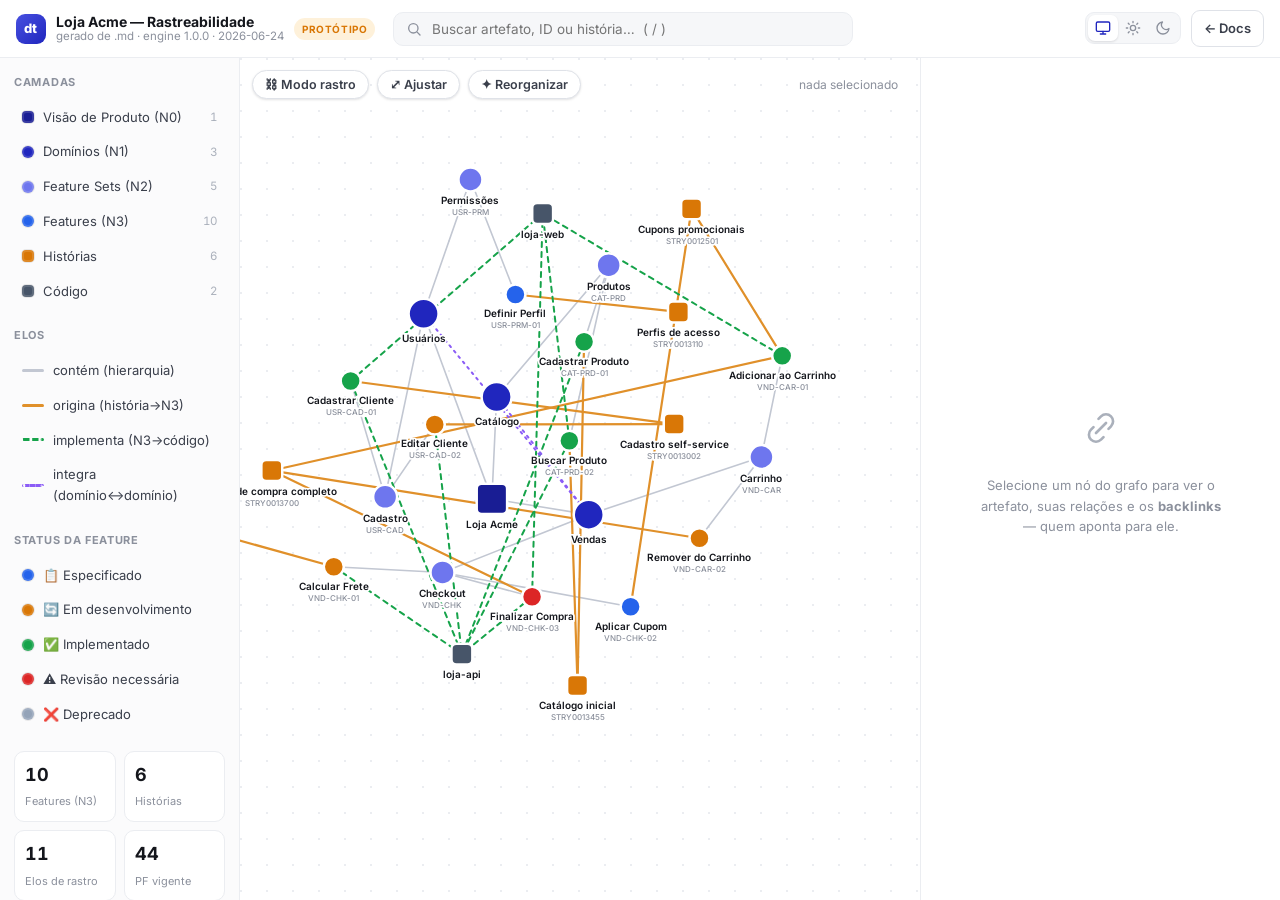
==== docs/rastreabilidade/index.html @ 755e9644 "feat(pages): integra o mapa de rastreabilidade ao site docs/ Move o protótipo prototype/traceability" ====
<!doctype html>
<html lang="pt-BR" data-theme="light">
  <head>
    <meta charset="utf-8" />
    <meta name="viewport" content="width=device-width, initial-scale=1" />
    <meta name="theme-color" content="#2026be" />
    <title>Rastreabilidade — protótipo</title>
    <meta
      name="description"
      content="Protótipo: grafo de rastreabilidade e backlinks ao estilo Confluence, gerado a partir dos artefatos .md do doc-template."
    />
    <link rel="icon" type="image/svg+xml" href="../assets/img/favicon.svg" />

    <link rel="preconnect" href="https://fonts.googleapis.com" />
    <link rel="preconnect" href="https://fonts.gstatic.com" crossorigin />
    <link
      href="https://fonts.googleapis.com/css2?family=Inter:wght@400;500;600;700;800&family=JetBrains+Mono:wght@400;500&display=swap"
      rel="stylesheet"
    />
    <link rel="stylesheet" href="styles.css" />

    <script>
      (function () {
        try {
          var t = localStorage.getItem("doku-theme") || "system";
          var dark =
            t === "dark" ||
            (t === "system" &&
              window.matchMedia("(prefers-color-scheme: dark)").matches);
          document.documentElement.setAttribute("data-theme", dark ? "dark" : "light");
        } catch (e) {}
      })();
    </script>
  </head>
  <body>
    <div class="app">
      <!-- ===== Topbar ===== -->
      <header class="topbar">
        <div class="topbar__brand">
          <span class="brand-badge">dt</span>
          <div class="brand-text">
            <strong id="sysName">Rastreabilidade</strong>
            <span id="sysSub" class="brand-sub">protótipo</span>
          </div>
          <span class="pill pill--proto">PROTÓTIPO</span>
        </div>

        <div class="topbar__search">
          <svg viewBox="0 0 24 24" fill="none" stroke="currentColor" stroke-width="2" stroke-linecap="round"><circle cx="11" cy="11" r="7" /><path d="m21 21-4.3-4.3" /></svg>
          <input id="search" type="search" placeholder="Buscar artefato, ID ou história…  ( / )" autocomplete="off" />
        </div>

        <div class="topbar__actions">
          <div class="theme-switch" role="group" aria-label="Tema">
            <button data-theme-set="system" title="Sistema">
              <svg viewBox="0 0 24 24" fill="none" stroke="currentColor" stroke-width="2" stroke-linecap="round" stroke-linejoin="round"><rect x="2" y="3" width="20" height="14" rx="2"/><path d="M8 21h8M12 17v4"/></svg>
            </button>
            <button data-theme-set="light" title="Claro">
              <svg viewBox="0 0 24 24" fill="none" stroke="currentColor" stroke-width="2" stroke-linecap="round" stroke-linejoin="round"><circle cx="12" cy="12" r="4"/><path d="M12 2v2M12 20v2M4.9 4.9l1.4 1.4M17.7 17.7l1.4 1.4M2 12h2M20 12h2M4.9 19.1l1.4-1.4M17.7 6.3l1.4-1.4"/></svg>
            </button>
            <button data-theme-set="dark" title="Escuro">
              <svg viewBox="0 0 24 24" fill="none" stroke="currentColor" stroke-width="2" stroke-linecap="round" stroke-linejoin="round"><path d="M21 12.8A9 9 0 1 1 11.2 3a7 7 0 0 0 9.8 9.8Z"/></svg>
            </button>
          </div>
          <a class="btn btn--ghost" href="../index.html" title="Voltar à documentação">← Docs</a>
        </div>
      </header>

      <div class="layout">
        <!-- ===== Filtros / legenda ===== -->
        <aside class="rail">
          <div class="rail__group">
            <div class="rail__title">Camadas</div>
            <ul class="legend" id="layerFilters"></ul>
          </div>

          <div class="rail__group">
            <div class="rail__title">Elos</div>
            <ul class="legend legend--edges" id="edgeLegend"></ul>
          </div>

          <div class="rail__group">
            <div class="rail__title">Status da feature</div>
            <ul class="legend legend--status" id="statusLegend"></ul>
          </div>

          <div class="rail__group rail__stats" id="stats"></div>

          <div class="rail__hint">
            Clique num nó para ver <b>vizinhos</b> e <b>backlinks</b>.<br />
            Duplo-clique numa <b>história</b> para rastrear toda a cadeia até o código.<br />
            Arraste o fundo para mover · roda para zoom.
          </div>
        </aside>

        <!-- ===== Grafo ===== -->
        <main class="canvas">
          <div class="canvas__toolbar">
            <button id="btnTrace" class="chip" title="Realça a cadeia história → spec → código do nó selecionado">⛓ Modo rastro</button>
            <button id="btnReset" class="chip" title="Reenquadrar o grafo">⤢ Ajustar</button>
            <button id="btnReheat" class="chip" title="Reorganizar o layout">✦ Reorganizar</button>
            <span class="canvas__cap" id="selectionCap">nada selecionado</span>
          </div>
          <svg id="graph" aria-label="Grafo de rastreabilidade"></svg>
        </main>

        <!-- ===== Painel de detalhe (estilo Confluence: page + relations) ===== -->
        <aside class="detail" id="detail">
          <div class="detail__empty" id="detailEmpty">
            <svg viewBox="0 0 24 24" fill="none" stroke="currentColor" stroke-width="1.6" stroke-linecap="round" stroke-linejoin="round"><path d="M9 15 15 9"/><path d="M10.5 6.5 12 5a4 4 0 0 1 6 6l-1.5 1.5"/><path d="M13.5 17.5 12 19a4 4 0 0 1-6-6l1.5-1.5"/></svg>
            <p>Selecione um nó do grafo para ver o artefato, suas relações e os <b>backlinks</b> — quem aponta para ele.</p>
          </div>
          <div class="detail__body" id="detailBody" hidden></div>
        </aside>
      </div>
    </div>

    <script src="data.js"></script>
    <script src="graph.js"></script>
  </body>
</html>
---- docs/rastreabilidade/styles.css ----
/* =========================================================================
   PROTÓTIPO — Rastreabilidade visual (estilo Confluence)
   Reusa os tokens de design do site docs/ (Dokumin-inspired).
   ========================================================================= */
:root {
  --font-sans: "Inter", -apple-system, BlinkMacSystemFont, "Segoe UI", Roboto, Helvetica, Arial, sans-serif;
  --font-mono: "JetBrains Mono", ui-monospace, SFMono-Regular, Menlo, Consolas, monospace;

  --brand-1: #4750e0; --brand-2: #2026be; --brand-3: #6e76ee;
  --primary: #2026be; --primary-strong: #191d94; --primary-soft: rgba(32, 38, 190, 0.12);

  --bg: #ffffff; --bg-elev: #ffffff; --bg-subtle: #f6f7f9; --bg-hover: #f1f2f5; --bg-active: #eef0ff;
  --sidebar-bg: #fbfbfc; --topbar-bg: rgba(255, 255, 255, 0.85);

  --text-strong: #14161c; --text: #3a3f4b; --text-muted: #8b909c; --text-faint: #aab0bb;
  --border: #ebedf1; --border-strong: #dfe2e8;

  --green: #16a34a; --green-soft: rgba(34, 197, 94, 0.13);
  --amber: #d97706; --amber-soft: rgba(245, 158, 11, 0.15);
  --red: #dc2626; --link: #2a33d4;

  /* paleta de tipos de nó */
  --t-produto: #191d94; --t-dominio: #2026be; --t-featureset: #6e76ee;
  --t-historia: #d97706; --t-repo: #475569;
  /* status de feature */
  --s-spec: #2563eb; --s-dev: #d97706; --s-impl: #16a34a; --s-revisao: #dc2626; --s-deprecado: #94a3b8;
  /* tipos de elo */
  --e-contem: #c2c7d2; --e-origina: #e0902a; --e-implementa: #16a34a; --e-integra: #8b5cf6;

  --radius-sm: 8px; --radius: 12px; --radius-lg: 16px;
  --shadow-sm: 0 1px 2px rgba(16,18,27,.05), 0 1px 3px rgba(16,18,27,.07);
  --shadow: 0 8px 24px rgba(16,18,27,.10);
  --topbar-h: 58px; --rail-w: 240px; --detail-w: 360px;
}
[data-theme="dark"] {
  --bg: #0d0e12; --bg-elev: #14161c; --bg-subtle: #131419; --bg-hover: #1b1d25; --bg-active: #1c1d35;
  --sidebar-bg: #0f1015; --topbar-bg: rgba(13,14,18,.85);
  --text-strong: #f1f2f5; --text: #c6cad3; --text-muted: #858b98; --text-faint: #5e6470;
  --border: #23262f; --border-strong: #2c303b;
  --primary: #6067e6; --primary-strong: #9197f4; --primary-soft: rgba(96,104,230,.22); --link: #98a0ff;
  --t-produto: #9197f4; --t-dominio: #6067e6; --t-featureset: #8b92f0; --t-repo: #94a3b8;
  --e-contem: #3a3f4b;
  --shadow-sm: 0 1px 2px rgba(0,0,0,.4); --shadow: 0 10px 30px rgba(0,0,0,.5);
}

* , *::before, *::after { box-sizing: border-box; }
html, body { height: 100%; }
body {
  margin: 0; font-family: var(--font-sans); background: var(--bg); color: var(--text);
  font-size: 14px; line-height: 1.6; -webkit-font-smoothing: antialiased; overflow: hidden;
}
a { color: var(--link); text-decoration: none; }
a:hover { text-decoration: underline; }
button { font-family: inherit; cursor: pointer; }
code, .mono { font-family: var(--font-mono); }

.app { display: flex; flex-direction: column; height: 100vh; }

/* ---------- Topbar ---------- */
.topbar {
  height: var(--topbar-h); flex: 0 0 auto; display: flex; align-items: center; gap: 18px;
  padding: 0 16px; border-bottom: 1px solid var(--border);
  background: var(--topbar-bg); backdrop-filter: saturate(1.4) blur(8px); z-index: 5;
}
.topbar__brand { display: flex; align-items: center; gap: 10px; }
.brand-badge {
  width: 30px; height: 30px; border-radius: 9px; display: grid; place-items: center;
  background: linear-gradient(135deg, var(--brand-1), var(--brand-2)); color: #fff;
  font-weight: 800; font-size: 13px; letter-spacing: .3px;
}
.brand-text { display: flex; flex-direction: column; line-height: 1.15; }
.brand-text strong { color: var(--text-strong); font-size: 14px; }
.brand-sub { color: var(--text-muted); font-size: 11.5px; }
.pill {
  font-size: 10px; font-weight: 700; letter-spacing: .6px; padding: 3px 8px; border-radius: 999px;
}
.pill--proto { background: var(--amber-soft); color: var(--amber); }

.topbar__search {
  display: flex; align-items: center; gap: 8px; flex: 1; max-width: 460px;
  background: var(--bg-subtle); border: 1px solid var(--border); border-radius: 10px; padding: 7px 12px;
}
.topbar__search svg { width: 16px; height: 16px; color: var(--text-muted); flex: 0 0 auto; }
.topbar__search input {
  border: 0; background: transparent; outline: none; color: var(--text-strong);
  font-family: inherit; font-size: 13.5px; width: 100%;
}
.topbar__actions { display: flex; align-items: center; gap: 10px; margin-left: auto; }
.theme-switch { display: inline-flex; background: var(--bg-subtle); border: 1px solid var(--border); border-radius: 9px; padding: 2px; }
.theme-switch button { border: 0; background: transparent; color: var(--text-muted); padding: 5px 7px; border-radius: 7px; display: grid; place-items: center; }
.theme-switch button svg { width: 16px; height: 16px; }
.theme-switch button.is-active { background: var(--bg-elev); color: var(--primary); box-shadow: var(--shadow-sm); }
.btn { display: inline-flex; align-items: center; gap: 6px; border-radius: 9px; padding: 7px 12px; font-weight: 600; font-size: 13px; border: 1px solid var(--border-strong); color: var(--text); background: var(--bg-elev); }
.btn--ghost:hover { background: var(--bg-hover); text-decoration: none; }

/* ---------- Layout 3 colunas ---------- */
.layout { flex: 1; min-height: 0; display: grid; grid-template-columns: var(--rail-w) 1fr var(--detail-w); }

/* ---------- Rail (filtros/legenda) ---------- */
.rail {
  border-right: 1px solid var(--border); background: var(--sidebar-bg);
  padding: 16px 14px; overflow-y: auto; display: flex; flex-direction: column; gap: 20px;
}
.rail__title { font-size: 11px; font-weight: 700; letter-spacing: .7px; text-transform: uppercase; color: var(--text-muted); margin-bottom: 9px; }
.legend { list-style: none; margin: 0; padding: 0; display: flex; flex-direction: column; gap: 2px; }
.legend li {
  display: flex; align-items: center; gap: 9px; padding: 6px 8px; border-radius: 8px;
  font-size: 13px; color: var(--text); cursor: pointer; user-select: none;
}
.legend li:hover { background: var(--bg-hover); }
.legend li.is-off { opacity: .4; }
.legend li .count { margin-left: auto; font-size: 11.5px; color: var(--text-faint); font-variant-numeric: tabular-nums; }
.dot { width: 12px; height: 12px; border-radius: 50%; flex: 0 0 auto; border: 2px solid #fff2; box-shadow: 0 0 0 1px rgba(0,0,0,.08); }
.dot--sq { border-radius: 4px; }
.edge-key { width: 22px; height: 0; border-top-width: 3px; border-top-style: solid; flex: 0 0 auto; border-radius: 2px; }
.edge-key.dashed { border-top-style: dashed; }
.edge-key.dotted { border-top-style: dotted; border-top-width: 3px; }

.rail__stats { margin-top: auto; display: grid; grid-template-columns: 1fr 1fr; gap: 8px; }
.stat { background: var(--bg-elev); border: 1px solid var(--border); border-radius: 10px; padding: 9px 10px; }
.stat b { display: block; font-size: 18px; color: var(--text-strong); font-variant-numeric: tabular-nums; }
.stat span { font-size: 11px; color: var(--text-muted); }
.rail__hint { font-size: 11.5px; color: var(--text-muted); line-height: 1.7; border-top: 1px dashed var(--border-strong); padding-top: 12px; }

/* ---------- Canvas / SVG ---------- */
.canvas { position: relative; background:
    radial-gradient(circle at 1px 1px, var(--border) 1px, transparent 0) 0 0 / 26px 26px,
    var(--bg);
  overflow: hidden; }
.canvas__toolbar {
  position: absolute; top: 12px; left: 12px; right: 12px; z-index: 3;
  display: flex; align-items: center; gap: 8px; pointer-events: none;
}
.chip {
  pointer-events: auto; border: 1px solid var(--border-strong); background: var(--bg-elev); color: var(--text);
  border-radius: 999px; padding: 6px 12px; font-size: 12.5px; font-weight: 600; box-shadow: var(--shadow-sm);
}
.chip:hover { background: var(--bg-hover); }
.chip.is-active { background: var(--primary); border-color: var(--primary); color: #fff; }
.canvas__cap { pointer-events: none; margin-left: auto; font-size: 12px; color: var(--text-muted); background: var(--topbar-bg); padding: 4px 10px; border-radius: 999px; }
#graph { width: 100%; height: 100%; display: block; cursor: grab; }
#graph.grabbing { cursor: grabbing; }

/* nós e arestas */
.edge { stroke-linecap: round; fill: none; transition: opacity .18s, stroke-width .18s; }
.edge.kind-contem { stroke: var(--e-contem); stroke-width: 1.6; }
.edge.kind-origina { stroke: var(--e-origina); stroke-width: 2.2; }
.edge.kind-implementa { stroke: var(--e-implementa); stroke-width: 2; stroke-dasharray: 5 5; }
.edge.kind-integra { stroke: var(--e-integra); stroke-width: 2; stroke-dasharray: 2 5; }
.edge.dim { opacity: .07; }
.edge.hot { opacity: 1; stroke-width: 3.4; }

.node { cursor: pointer; }
.node circle, .node rect { stroke: var(--bg); stroke-width: 2.5; transition: opacity .18s; }
.node text { font-family: var(--font-sans); font-size: 10px; font-weight: 600; fill: var(--text-strong); paint-order: stroke; stroke: var(--bg); stroke-width: 3.5px; pointer-events: none; }
.node .sub { font-size: 8px; font-weight: 500; fill: var(--text-muted); }
.node.dim { opacity: .18; }
.node.sel circle, .node.sel rect { stroke: var(--primary); stroke-width: 3.5; }
.node.hot circle, .node.hot rect { stroke-width: 3.5; }
.node .ring { fill: none; stroke: var(--primary); stroke-width: 2; opacity: 0; }
.node.sel .ring { opacity: .6; }

/* ---------- Detail panel ---------- */
.detail { border-left: 1px solid var(--border); background: var(--bg-elev); overflow-y: auto; }
.detail__empty { height: 100%; display: flex; flex-direction: column; align-items: center; justify-content: center; gap: 14px; text-align: center; padding: 40px 34px; color: var(--text-muted); }
.detail__empty svg { width: 40px; height: 40px; color: var(--text-faint); }
.detail__empty p { font-size: 13px; max-width: 240px; }

.detail__body { padding: 18px 18px 40px; }
.d-type { display: inline-flex; align-items: center; gap: 7px; font-size: 11px; font-weight: 700; letter-spacing: .5px; text-transform: uppercase; padding: 4px 9px; border-radius: 999px; }
.d-title { font-size: 19px; font-weight: 800; color: var(--text-strong); margin: 12px 0 2px; line-height: 1.25; }
.d-id { font-family: var(--font-mono); font-size: 12.5px; color: var(--text-muted); }
.d-desc { font-size: 13.5px; color: var(--text); margin: 12px 0 14px; }
.d-meta { display: flex; flex-wrap: wrap; gap: 7px; margin-bottom: 16px; }
.tag { font-size: 11.5px; padding: 3px 9px; border-radius: 999px; background: var(--bg-subtle); border: 1px solid var(--border); color: var(--text); }
.tag b { color: var(--text-strong); }
.status-badge { display: inline-flex; align-items: center; gap: 6px; font-size: 12px; font-weight: 600; padding: 4px 10px; border-radius: 999px; }
.status-badge .sd { width: 8px; height: 8px; border-radius: 50%; }

.d-actions { display: flex; gap: 8px; margin-bottom: 18px; }
.d-actions a { flex: 1; text-align: center; }

.rel-group { margin-top: 16px; }
.rel-head { display: flex; align-items: center; gap: 8px; font-size: 11px; font-weight: 700; letter-spacing: .5px; text-transform: uppercase; color: var(--text-muted); margin-bottom: 8px; }
.rel-head .n { margin-left: auto; background: var(--bg-subtle); border: 1px solid var(--border); border-radius: 999px; padding: 1px 8px; font-size: 11px; color: var(--text-muted); }
.rel-head.backlinks { color: var(--amber); }
.rel-list { display: flex; flex-direction: column; gap: 5px; }
.rel-item {
  display: flex; align-items: center; gap: 9px; padding: 8px 10px; border: 1px solid var(--border);
  border-radius: 10px; background: var(--bg); cursor: pointer; transition: background .12s, border-color .12s;
}
.rel-item:hover { background: var(--bg-hover); border-color: var(--border-strong); }
.rel-item .dot { width: 10px; height: 10px; }
.rel-item .ri-main { display: flex; flex-direction: column; min-width: 0; }
.rel-item .ri-label { font-size: 13px; color: var(--text-strong); font-weight: 600; white-space: nowrap; overflow: hidden; text-overflow: ellipsis; }
.rel-item .ri-id { font-family: var(--font-mono); font-size: 10.5px; color: var(--text-muted); }
.rel-item .ri-edge { margin-left: auto; font-size: 10px; font-weight: 700; letter-spacing: .4px; text-transform: uppercase; padding: 2px 7px; border-radius: 999px; flex: 0 0 auto; }
.ri-edge.kind-contem { background: var(--bg-subtle); color: var(--text-muted); }
.ri-edge.kind-origina { background: var(--amber-soft); color: var(--amber); }
.ri-edge.kind-implementa { background: var(--green-soft); color: var(--green); }
.ri-edge.kind-integra { background: rgba(139,92,246,.14); color: #8b5cf6; }
.rel-note { font-size: 11px; color: var(--text-muted); padding: 0 10px 2px; font-style: italic; }
.rel-empty { font-size: 12.5px; color: var(--text-faint); padding: 4px 2px; }

/* search results dropdown */
.search-pop {
  position: absolute; top: calc(var(--topbar-h) - 2px); left: 0; right: 0; z-index: 20;
  background: var(--bg-elev); border: 1px solid var(--border-strong); border-radius: 12px;
  box-shadow: var(--shadow); max-height: 320px; overflow-y: auto; padding: 6px;
}
.search-pop .rel-item { border-color: transparent; }

@media (max-width: 1100px) {
  .layout { grid-template-columns: 1fr; grid-template-rows: 1fr; }
  .rail, .detail { display: none; }
}
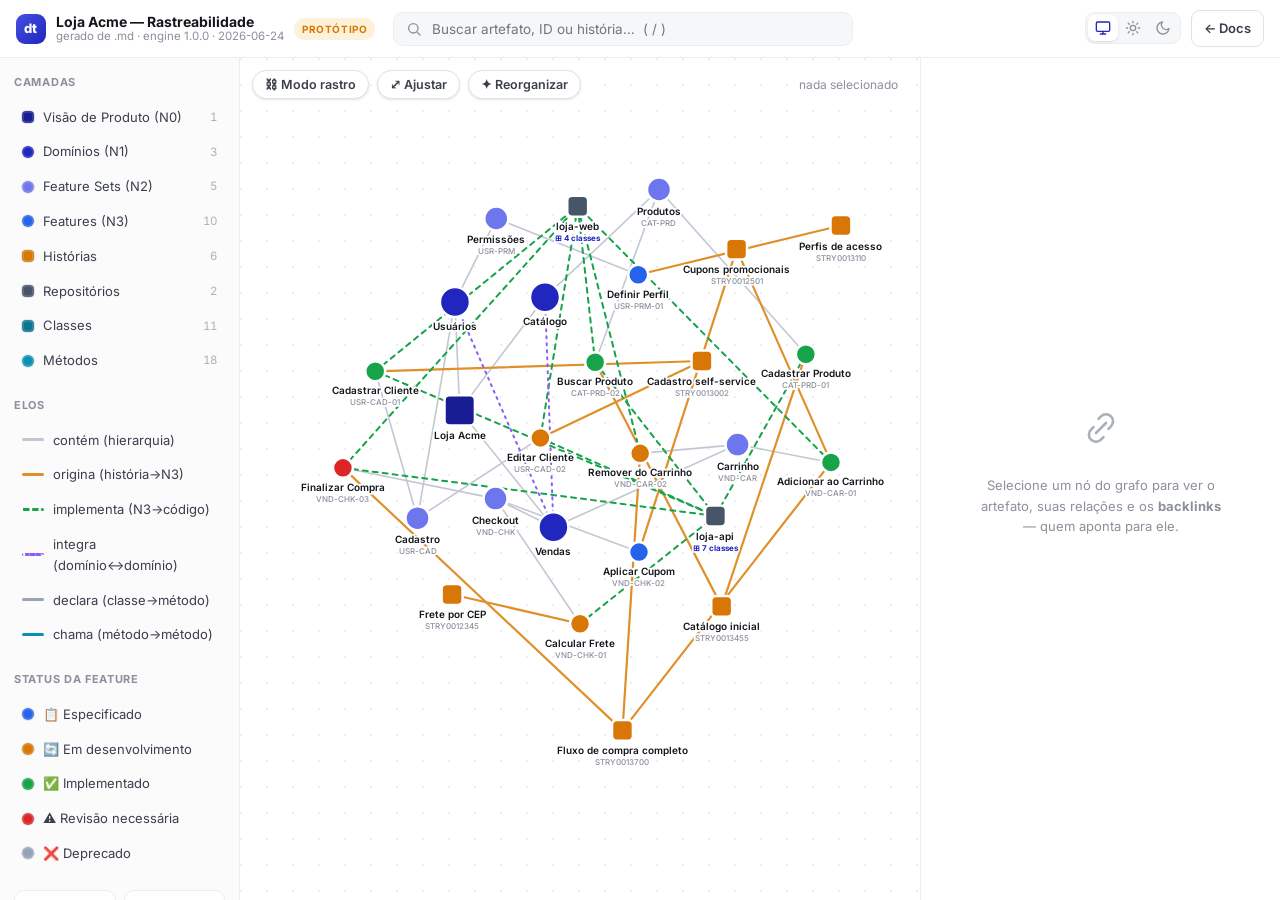
==== commit f2770f42: "feat(prototype): nível de código no grafo — classes, métodos e chamadas (Fase A) Estende o protótipo" ====
--- a/docs/rastreabilidade/index.html
+++ b/docs/rastreabilidade/index.html
@@ -89,6 +89,8 @@
           <div class="rail__hint">
             Clique num nó para ver <b>vizinhos</b> e <b>backlinks</b>.<br />
             Duplo-clique numa <b>história</b> para rastrear toda a cadeia até o código.<br />
+            Duplo-clique num <b>repositório</b> ou <b>classe</b> para expandir
+            classes e métodos (grafo de chamadas).<br />
             Arraste o fundo para mover · roda para zoom.
           </div>
         </aside>
--- a/docs/rastreabilidade/styles.css
+++ b/docs/rastreabilidade/styles.css
@@ -22,10 +22,13 @@
   /* paleta de tipos de nó */
   --t-produto: #191d94; --t-dominio: #2026be; --t-featureset: #6e76ee;
   --t-historia: #d97706; --t-repo: #475569;
+  /* nível de código (Fase A) */
+  --t-classe: #0e7490; --t-metodo: #0891b2;
   /* status de feature */
   --s-spec: #2563eb; --s-dev: #d97706; --s-impl: #16a34a; --s-revisao: #dc2626; --s-deprecado: #94a3b8;
   /* tipos de elo */
   --e-contem: #c2c7d2; --e-origina: #e0902a; --e-implementa: #16a34a; --e-integra: #8b5cf6;
+  --e-declara: #9aa4b2; --e-chama: #0891b2;
 
   --radius-sm: 8px; --radius: 12px; --radius-lg: 16px;
   --shadow-sm: 0 1px 2px rgba(16,18,27,.05), 0 1px 3px rgba(16,18,27,.07);
@@ -39,7 +42,8 @@
   --border: #23262f; --border-strong: #2c303b;
   --primary: #6067e6; --primary-strong: #9197f4; --primary-soft: rgba(96,104,230,.22); --link: #98a0ff;
   --t-produto: #9197f4; --t-dominio: #6067e6; --t-featureset: #8b92f0; --t-repo: #94a3b8;
-  --e-contem: #3a3f4b;
+  --t-classe: #38bdf8; --t-metodo: #22d3ee;
+  --e-contem: #3a3f4b; --e-declara: #454c59; --e-chama: #22d3ee;
   --shadow-sm: 0 1px 2px rgba(0,0,0,.4); --shadow: 0 10px 30px rgba(0,0,0,.5);
 }
 
@@ -147,6 +151,9 @@
 .edge.kind-origina { stroke: var(--e-origina); stroke-width: 2.2; }
 .edge.kind-implementa { stroke: var(--e-implementa); stroke-width: 2; stroke-dasharray: 5 5; }
 .edge.kind-integra { stroke: var(--e-integra); stroke-width: 2; stroke-dasharray: 2 5; }
+.edge.kind-declara { stroke: var(--e-declara); stroke-width: 1.4; }
+.edge.kind-chama { stroke: var(--e-chama); stroke-width: 1.8; marker-end: url(#arrowChama); }
+.arrow-chama { fill: var(--e-chama); }
 .edge.dim { opacity: .07; }
 .edge.hot { opacity: 1; stroke-width: 3.4; }
 
@@ -154,6 +161,11 @@
 .node circle, .node rect { stroke: var(--bg); stroke-width: 2.5; transition: opacity .18s; }
 .node text { font-family: var(--font-sans); font-size: 10px; font-weight: 600; fill: var(--text-strong); paint-order: stroke; stroke: var(--bg); stroke-width: 3.5px; pointer-events: none; }
 .node .sub { font-size: 8px; font-weight: 500; fill: var(--text-muted); }
+/* nível de código: rótulo em mono, como o dev lê */
+.node.type-classe > text:not(.sub), .node.type-metodo > text:not(.sub) {
+  font-family: var(--font-mono); font-weight: 500; font-size: 9px;
+}
+.node .expand-hint { fill: var(--primary); font-weight: 700; }
 .node.dim { opacity: .18; }
 .node.sel circle, .node.sel rect { stroke: var(--primary); stroke-width: 3.5; }
 .node.hot circle, .node.hot rect { stroke-width: 3.5; }
@@ -163,6 +175,8 @@
 /* ---------- Detail panel ---------- */
 .detail { border-left: 1px solid var(--border); background: var(--bg-elev); overflow-y: auto; }
 .detail__empty { height: 100%; display: flex; flex-direction: column; align-items: center; justify-content: center; gap: 14px; text-align: center; padding: 40px 34px; color: var(--text-muted); }
+/* o display:flex acima venceria o atributo [hidden] do user-agent */
+.detail__empty[hidden] { display: none; }
 .detail__empty svg { width: 40px; height: 40px; color: var(--text-faint); }
 .detail__empty p { font-size: 13px; max-width: 240px; }
 
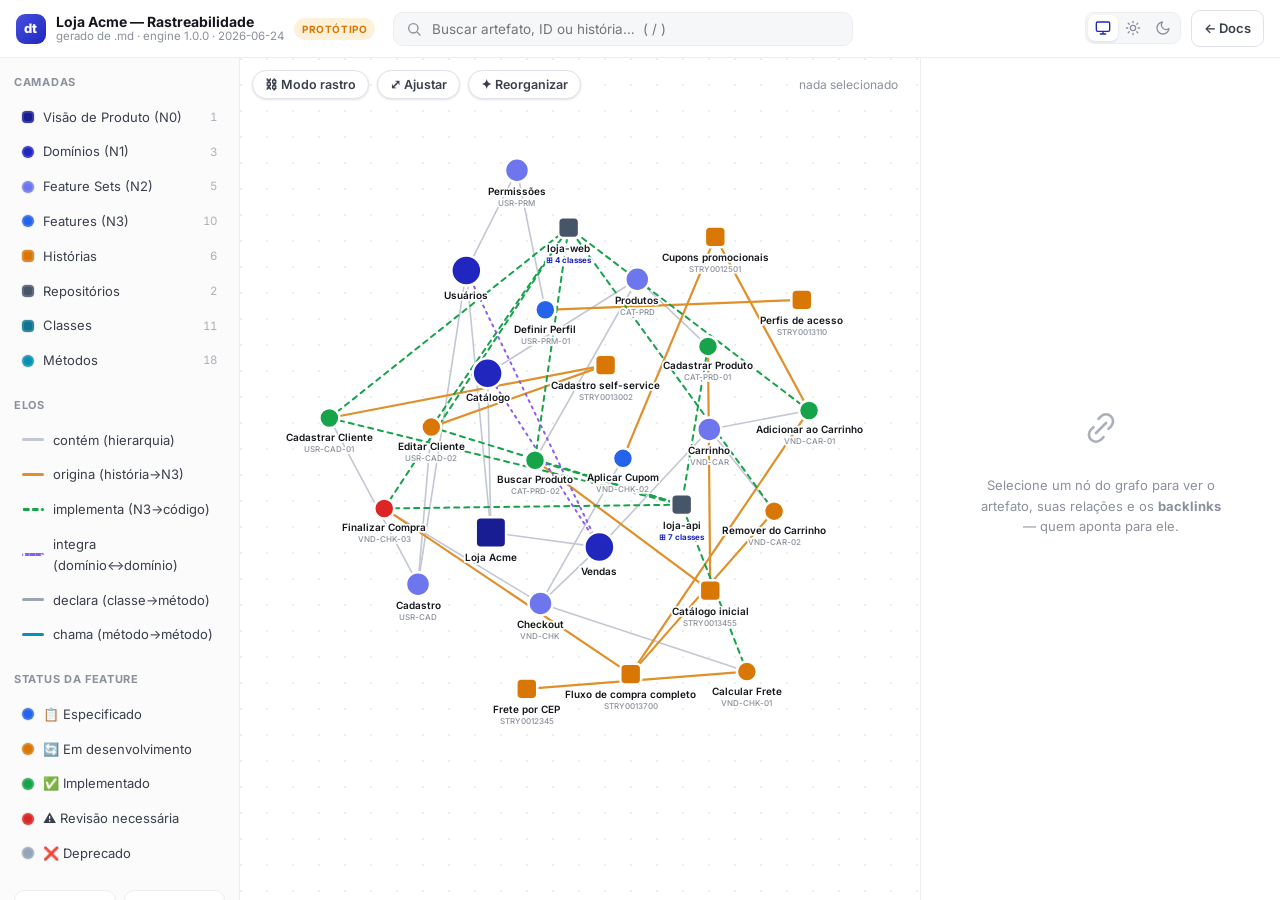
==== commit b9a5b62d: "feat!: rebatiza o framework como docqui e aplica a identidade visual Rename doc-template → docqui (d" ====
--- a/docs/rastreabilidade/index.html
+++ b/docs/rastreabilidade/index.html
@@ -7,7 +7,7 @@
     <title>Rastreabilidade — protótipo</title>
     <meta
       name="description"
-      content="Protótipo: grafo de rastreabilidade e backlinks ao estilo Confluence, gerado a partir dos artefatos .md do doc-template."
+      content="Protótipo: grafo de rastreabilidade e backlinks ao estilo Confluence, gerado a partir dos artefatos .md do docqui."
     />
     <link rel="icon" type="image/svg+xml" href="../assets/img/favicon.svg" />
 
@@ -89,8 +89,6 @@
           <div class="rail__hint">
             Clique num nó para ver <b>vizinhos</b> e <b>backlinks</b>.<br />
             Duplo-clique numa <b>história</b> para rastrear toda a cadeia até o código.<br />
-            Duplo-clique num <b>repositório</b> ou <b>classe</b> para expandir
-            classes e métodos (grafo de chamadas).<br />
             Arraste o fundo para mover · roda para zoom.
           </div>
         </aside>
